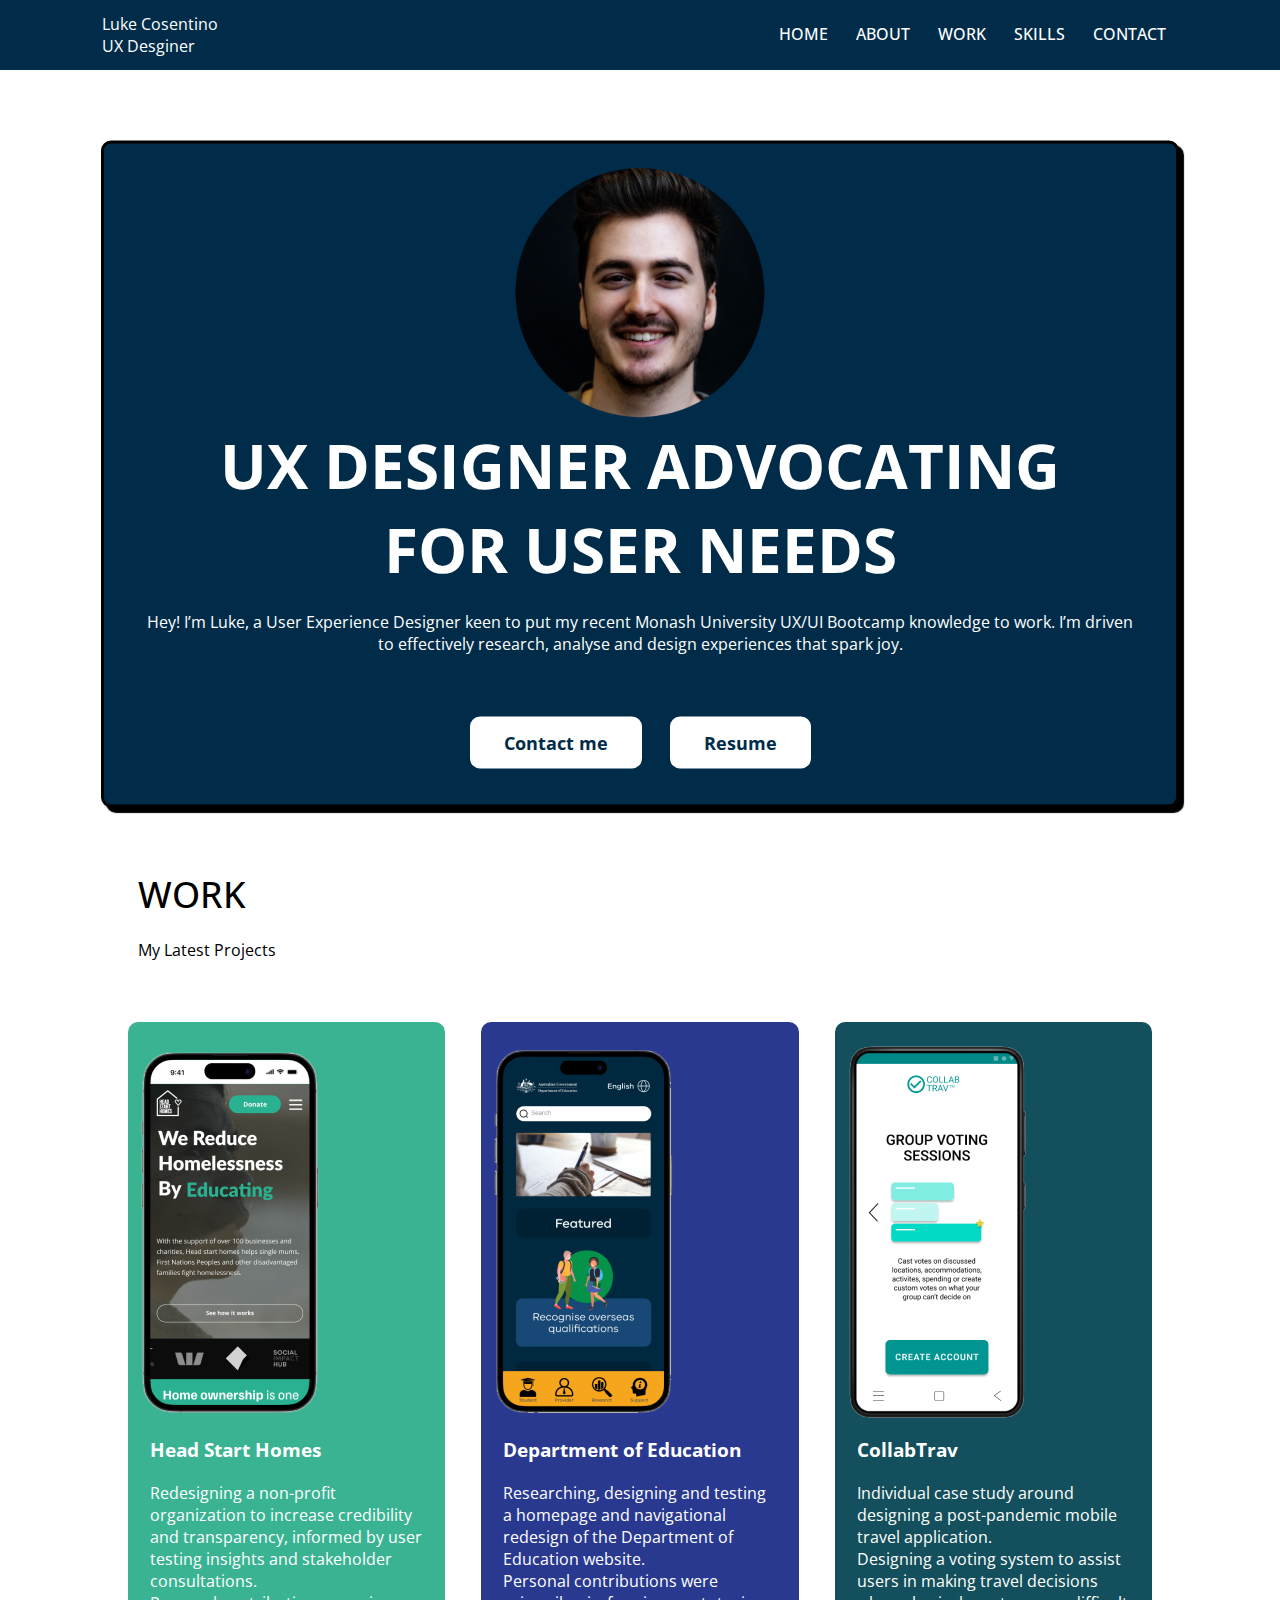
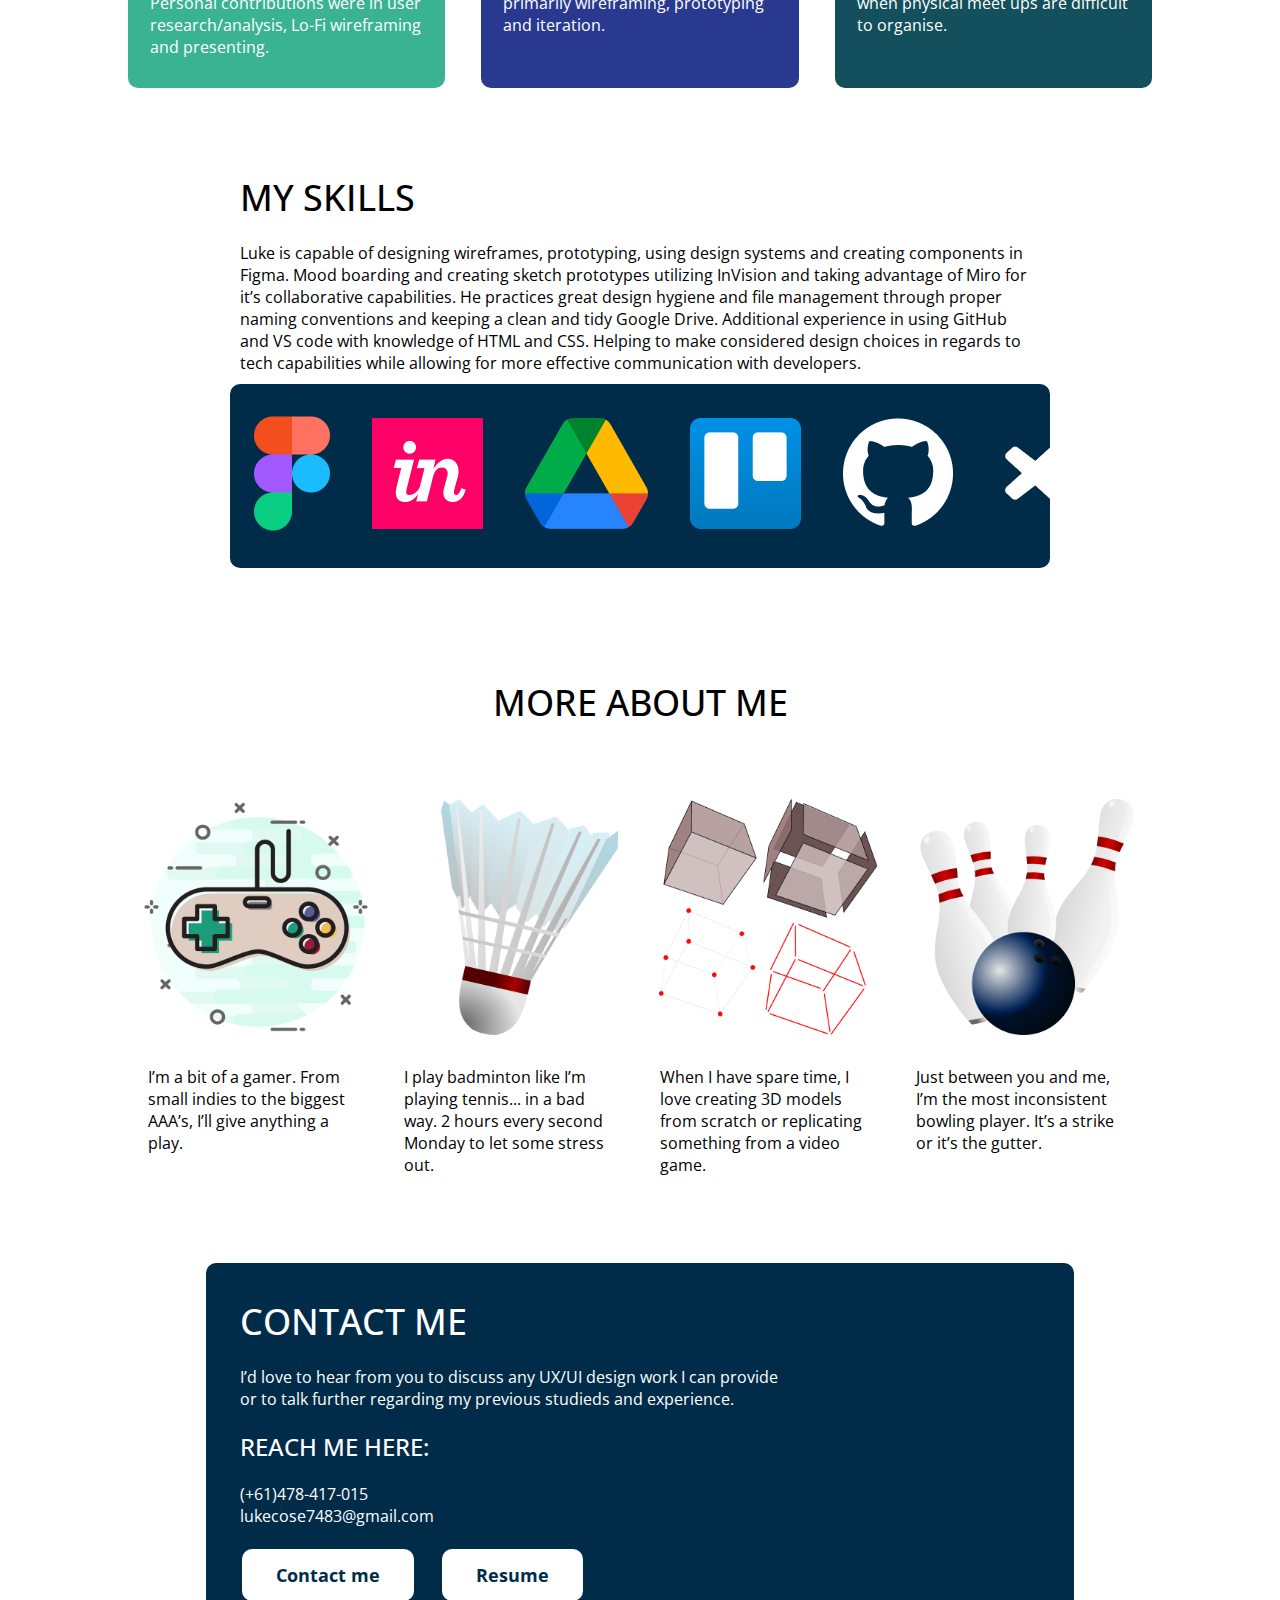
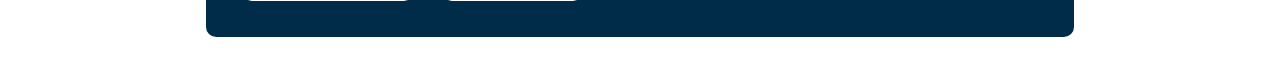
==== index.html @ 078acf3d "Redone-Portfolio" ====
<!DOCTYPE html>
<html>
<head>

    <meta name="viewport" content="with=device-width, initial-scale=1.0">
    <title>Luke Cosentino's UX Portfolio</title>
    <link rel="stylesheet" href="style.css">
    <link rel="preconnect" href="https://fonts.googleapis.com">
<link rel="preconnect" href="https://fonts.gstatic.com" crossorigin>
<link href="https://fonts.googleapis.com/css2?family=Montserrat:wght@300;400;600;700&family=Open+Sans:wght@300;400;600;700&display=swap" rel="stylesheet">
<link rel="stylesheet" href="https://stackpath.bootstrapcdn.com/font-awesome/4.7.0/css/font-awesome.min.css">
</head>
<body>
    <section class="header">
        <nav>
            <a>Luke Cosentino<br>UX Desginer</a>
            <div class="nav-links" id="navLinks">
                <i class="fa fa-times" onclick="hideMenu()"></i>
                <ul>
                    <li><a href="">HOME</a></li>
                    <li><a href="">ABOUT</a></li>
                    <li><a href="">WORK</a></li>
                    <li><a href="">SKILLS</a></li>
                    <li><a href="">CONTACT</a></li>
                </ul>
            </div>
            <i class="fa fa-bars" onclick="showMenu()"></i>
        </nav>
    </section>

    <section class="heroSection">
        <div class="text-box">
            <img src="images/AboutMe.png"></a>
            <h1>UX DESIGNER ADVOCATING <br> FOR USER NEEDS</h1>
            <p>Hey! I’m Luke, a User Experience Designer keen to put my recent Monash University UX/UI Bootcamp knowledge to work. I’m driven to effectively research, analyse and design experiences that spark joy.</p>
            <a href="" class="hero-btn">Contact me</a>
            <a href="" class="hero-btn">Resume</a>
        </div>
    </section>
        
    <!-------Projects------>

    <section class="caseStudies">
        <h2>WORK</h2>
        <p>My Latest Projects</p>

        <div class="column">
            <div class="caseStudy-col1">
                <img src="images/HeadStartHomes-Mobile.png">
                <h3>Head Start Homes</h3>
                <p>Redesigning a non-profit organization to increase credibility and transparency, informed by user testing insights and stakeholder consultations.<br>Personal contributions were in user research/analysis, Lo-Fi wireframing and presenting.</p>
            </div>
            <div class="caseStudy-col2">
                <img src="images/DepartmentOfEducation-Mobile.png">
                <h3>Department of Education</h3>
                <p>Researching, designing and testing a homepage and navigational redesign of the Department of Education website.<br>Personal contributions were primarily wireframing, prototyping and iteration.</p>
            </div>
            <div class="caseStudy-col3">
                <img src="images/CollabTrav-Mobile.png">
                <h3>CollabTrav</h3>
                <p>Individual case study around designing a post-pandemic mobile travel application.<br>Designing a voting system to assist users in making travel decisions when physical meet ups are difficult to organise.</p>
            </div>
        </div>
    </div>


        <section class="skills">
            <h2>MY SKILLS</h2>
            <p>Luke is capable of designing wireframes, prototyping, using design systems and creating components in Figma. Mood boarding and creating sketch prototypes utilizing InVision and taking advantage of Miro for it’s collaborative capabilities. He practices great design hygiene and file management through proper naming conventions and keeping a clean and tidy Google Drive. Additional experience in using GitHub and VS code with knowledge of HTML and CSS. Helping to make considered design choices in regards to tech capabilities while allowing for more effective communication with developers.</p>
            <div class="skills-row">
                <div class="skills-col">
                    <img src="images/SkillsLogos.png">
                </div>

            </div>

        </section>

        <section class="liked-things">
            <h2>MORE ABOUT ME</h2>

            <div class="row">
                <div class="liked-things-col">
                    <img src="images/Gaming.png">
                    <p>I’m a bit of a gamer. From small indies to the biggest AAA’s, I’ll give anything a play.</p>
                </div>

                <div class="liked-things-col">
                    <img src="images/Badminton.png">
                    <p>I play badminton like I’m playing tennis... in a bad way. 2 hours every second Monday to let some stress out.</p>
                </div>

                <div class="liked-things-col">
                    <img src="images/3D-Modeling.png">
                    <p>When I have spare time, I love creating 3D models from scratch or replicating something from a video game.</p>
                </div>

                <div class="liked-things-col">
                    <img src="images/Bowling.png">
                    <p>Just between you and me, I’m the most inconsistent bowling player. It’s a strike or it’s the gutter.</p>
                </div>

            </div>


        </section>

        <section>
            <div class="contact-me">
                <h2>CONTACT ME</h2>
                <p>I’d love to hear from you to discuss any UX/UI design work I can provide <br> or to talk further regarding my previous studieds and experience.</p>
                <h1>REACH ME HERE:</h1>
                <p>(+61)478-417-015 <br> lukecose7483@gmail.com</p>
                <a href="" class="hero-btn">Contact me</a>
                <a href="" class="hero-btn">Resume</a>
            </div>

        </section>
        
        <section class="footer">
            <div class="nav-links" id="navLinks">
                <ul>
                    <li><a href="">HOME</a></li>
                    <li><a href="">ABOUT</a></li>
                    <li><a href="">WORK</a></li>
                    <li><a href="">SKILLS</a></li>
                    <li><a href="">CONTACT</a></li>
                </ul>

        </section>

    </section>

    <!-------JavaScript for Toggle Menu------>
    <script>

        var navLinks = document.getElementById("navLinks");

        function showMenu(){
            navLinks.style.right = "0";
        }

        function hideMenu(){
            navLinks.style.right = "-200px";
        }

    </script>


</body>
</html>

<script src="https://ajax.googleapis.com/ajax/libs/jquery/3.6.1/jquery.min.js"></script>
    <script src="index.js"></script>
---- style.css ----
*{
    margin: 0;
    padding: 0;
    font-family: 'Montserrat', sans-serif;
    font-family: 'Open Sans', sans-serif;
}

.header {
    min-height: 20vh;
    width: 100%;
    background-color: white;
    position: sticky;
    background-position: center;
    background-size: cover;
}

.header a {
    color: white;
    font-weight: 400;
}

nav {
    background-color: #002C4A;
    display: flex;
    padding: 1% 8%;
    justify-content: space-between;
    align-items: center;
}

nav img {
    align-items: center;
    width: 50px;
    padding: 0;
}

.nav-links {
    flex: 1;
    text-align: right;
}

.nav-links ul li {
    list-style: none;
    display: inline-block;
    padding: 8px 12px;
    position: relative;
}

.nav-links ul li a {
    color: white;
    text-decoration: none;
    font-size: 16px;
    font-weight: 500;
}

.nav-links ul li a:hover {
    color: white;
    text-decoration: none;
    font-size: 16px;
}

.nav-links ul li::after {
    content: '';
    width: 0%;
    height: 2px;
    background: white;
    display: block;
    margin: auto;
    transition: 0.2s;
}

.nav-links ul li:hover::after {
    width: 100%;
    font-weight: bold;
}

.heroSection {
    width: 80%; margin-top: 20px;
    margin: 330px;
    text-align: left;
    padding-top: 10px;
    justify-content: center;
    align-items: center;
    display: flex;
}

.text-box {
    box-shadow: 5px 5px 1px rgba(0, 0, 0, 1);
    border: 3px solid black;
    border-radius: 10px;
    background-color: #002C4A;
    border-radius: 10px;
    width: 80%;
    color: white;
    position: absolute;
    top: 50%;
    left: 50%;
    transform: translate(-50%, -50%);
    text-align: center;
    padding: 24px;
    margin-top: 24px;
}

.text-box h1 {
    font-size: 62px;
}

.text-box p {
    margin: 10px 0 40px;
    font-size: 16px;
}

.text-box img {
    align-items: center;
    width: 250px;
}

.hero-btn {
    margin: 12px;
    display: inline-block;
    text-decoration: none;
    border-radius: 10px;
    padding: 12px 32px;
    font-size: 18px;
    border: 2px solid white;
    background: white;
    color:#002C4A;
    font-weight: bold;
    position: relative;
    cursor: pointer;
    transition: 0.4s ease;
}

.hero-btn:hover {
    box-shadow: 5px 5px .2px rgba(0, 0, 0, 1);
    transform: scale(1.1);
    border: 2px solid black;
    border-radius: 10px;
    background: white;
    color:#002C4A;
    font-weight: bold;
    transition: 0.4s ease;
}

nav .fa {
    display: none;
}

@media(max-width: 700px) {
    .text-box h1 {
        font-size: 36px;
    }
    .nav-links ul li {
        display: block;
    }
    .nav-links {
        position: absolute;
        background:#002C4A;
        height: 100vh;
        width: 200px;
        top: 0;
        right: -200px;
        text-align: left;
        z-index: 2;
        transition: 1s;

        }
        nav .fa {
            display: block;
            color: white;
            margin: 10px;
            font-size: 16px;
            cursor: pointer;
        }

        .nav-links ul {
            padding: 30px;

        }
}

/*-----caseStudies-----*/
.caseStudies {
    width: 80%;
    margin: auto;
    text-align: left;
    padding-top: 10px;   
}

h2 {
    font-size: 36px;
    font-weight: 500;
    padding: 10px;
}

h3 {
    padding: 10px;
}

p {
    font-size: 16px;
    line-height: 22px;
    padding: 10px;
}

.column {
    margin-top: 5%;
    display: flex;
    justify-content: space-between;
}

.row {
    margin-top: 5%;
    display: flex;
    justify-content: space-between;
}

.caseStudy-col1{
    color: white;
    text-align: left;
    flex-basis: 31%;
    background: #3AB393;
    border-radius: 10px;
    margin-bottom: 5%;
    padding: 20px 12px;
    box-sizing: border-box;
    transition: 0.5s;
}

.caseStudy-col2{
    color: white;
    flex-basis: 31%;
    background: #2A3990;
    border-radius: 10px;
    margin-bottom: 5%;
    padding: 20px 12px;
    box-sizing: border-box;
    transition: 0.5s;
}
.caseStudy-col3{
    color: white;
    flex-basis: 31%;
    background: #134F5C;
    border-radius: 10px;
    margin-bottom: 5%;
    padding: 20px 12px;
    box-sizing: border-box;
    transition: 0.5s;
}

.caseStudy-col1:hover{
    box-shadow: 0 0 20px 0px rgba(0, 0, 0, 0.5);
}

.caseStudy-col2:hover{
    box-shadow: 0 0 20px 0px rgba(0, 0, 0, 0.5);
}

.caseStudy-col3:hover{
    box-shadow: 0 0 20px 0px rgba(0, 0, 0, 0.5);
}

@media(max-width: 860px){
    .row{
        flex-direction: column;
    }
}

/*-------- skills -------*/

.skills {
    align-items: center;
    width: 80%;
    margin: auto;
    text-align: left;
    padding: 24px;
    padding-bottom: 100px;
}

.skills-row {
    background-color: #002C4A;
    padding: 24px;
    border-radius: 10px;
}

/*------- contact -------*/

.contact-me {
    width: 80%;
    padding: 24px;
    align-items: center;
    justify-content: center;
    text-align: left;
    margin: auto;
    background-color: #002C4A;
    border-radius: 10px;
    color: white;
}

.contact-me h1 {
    font-size: 24px;
    font-weight: 500;
    padding: 10px;
}

.liked-things h2 {
    text-align: center;
}

.liked-things-col {
    flex-basis: 31%;
    padding: 10px;
    margin-bottom: 5%;
    text-align: left;
}

.liked-things-col img {
    width: 100%;
}

.liked-things-col p {
    margin-top: 16px;
    margin-bottom: 16px;
    text-align: left;
}
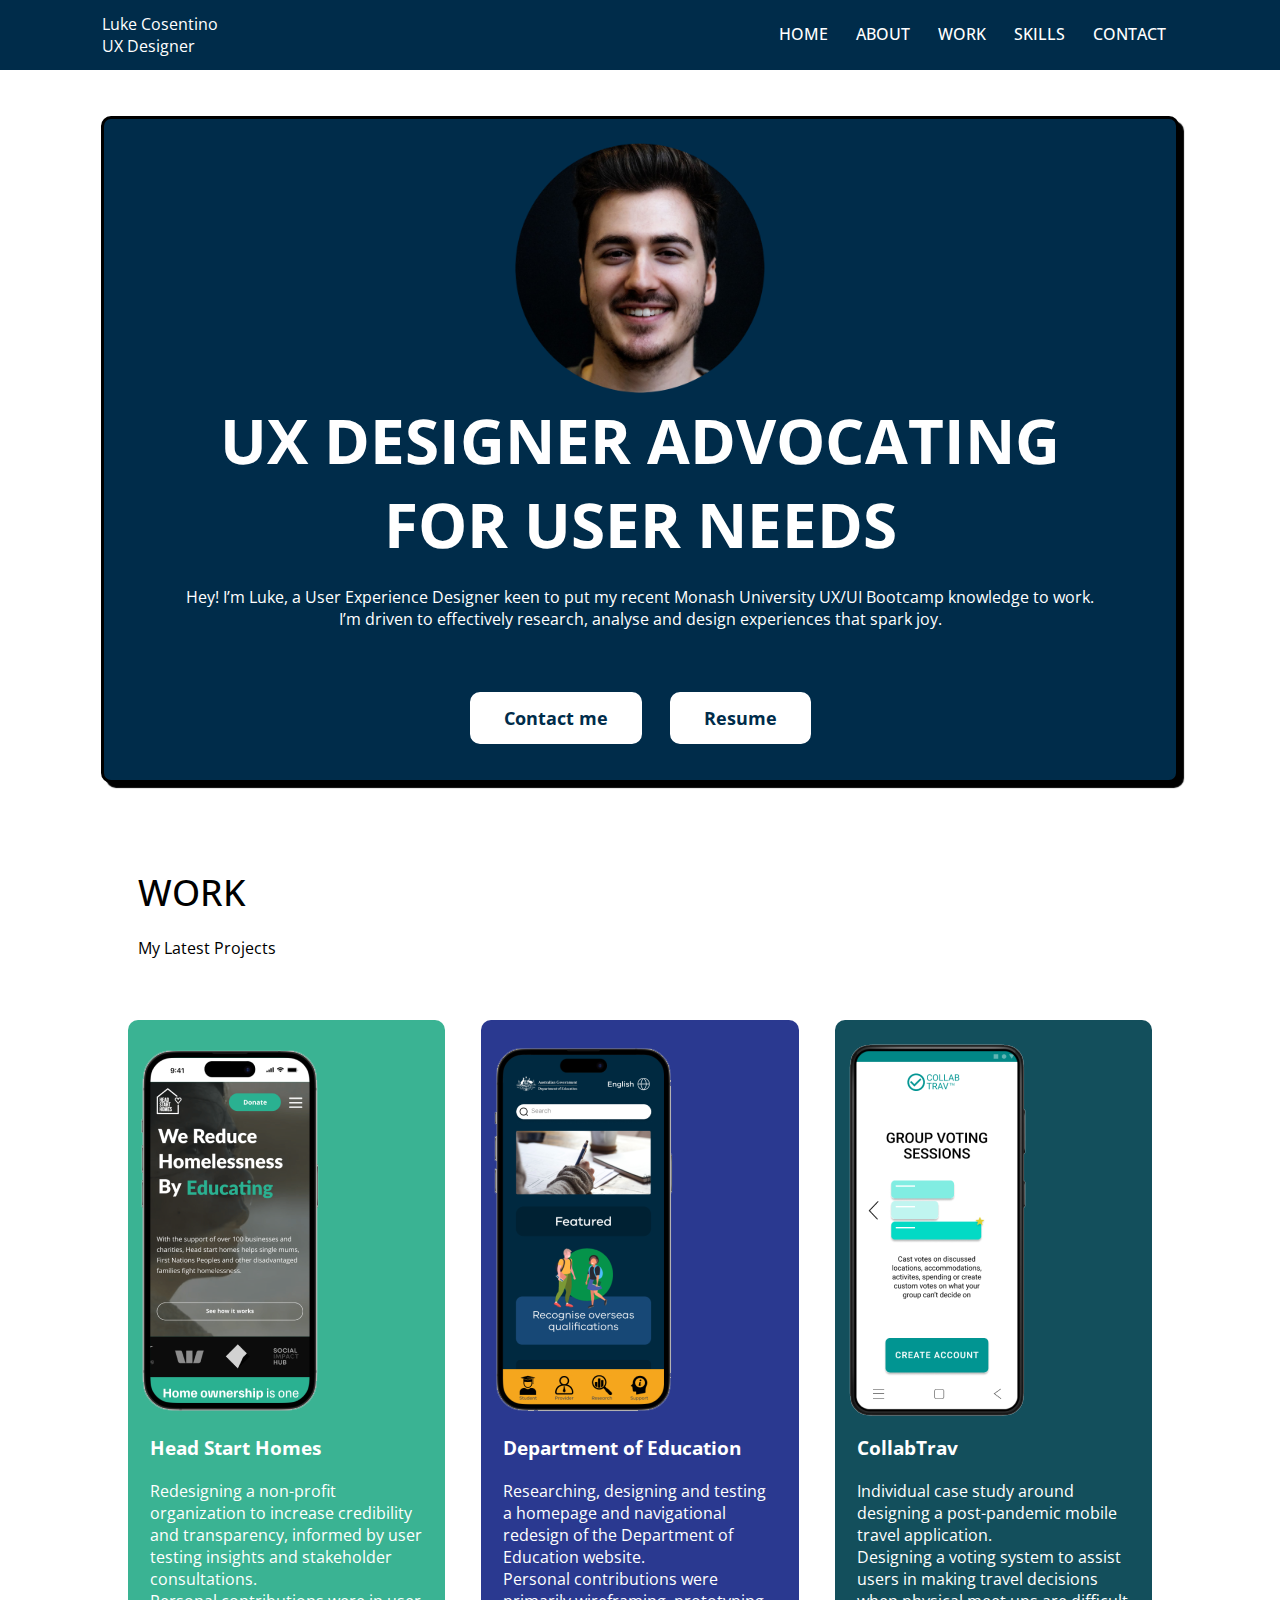
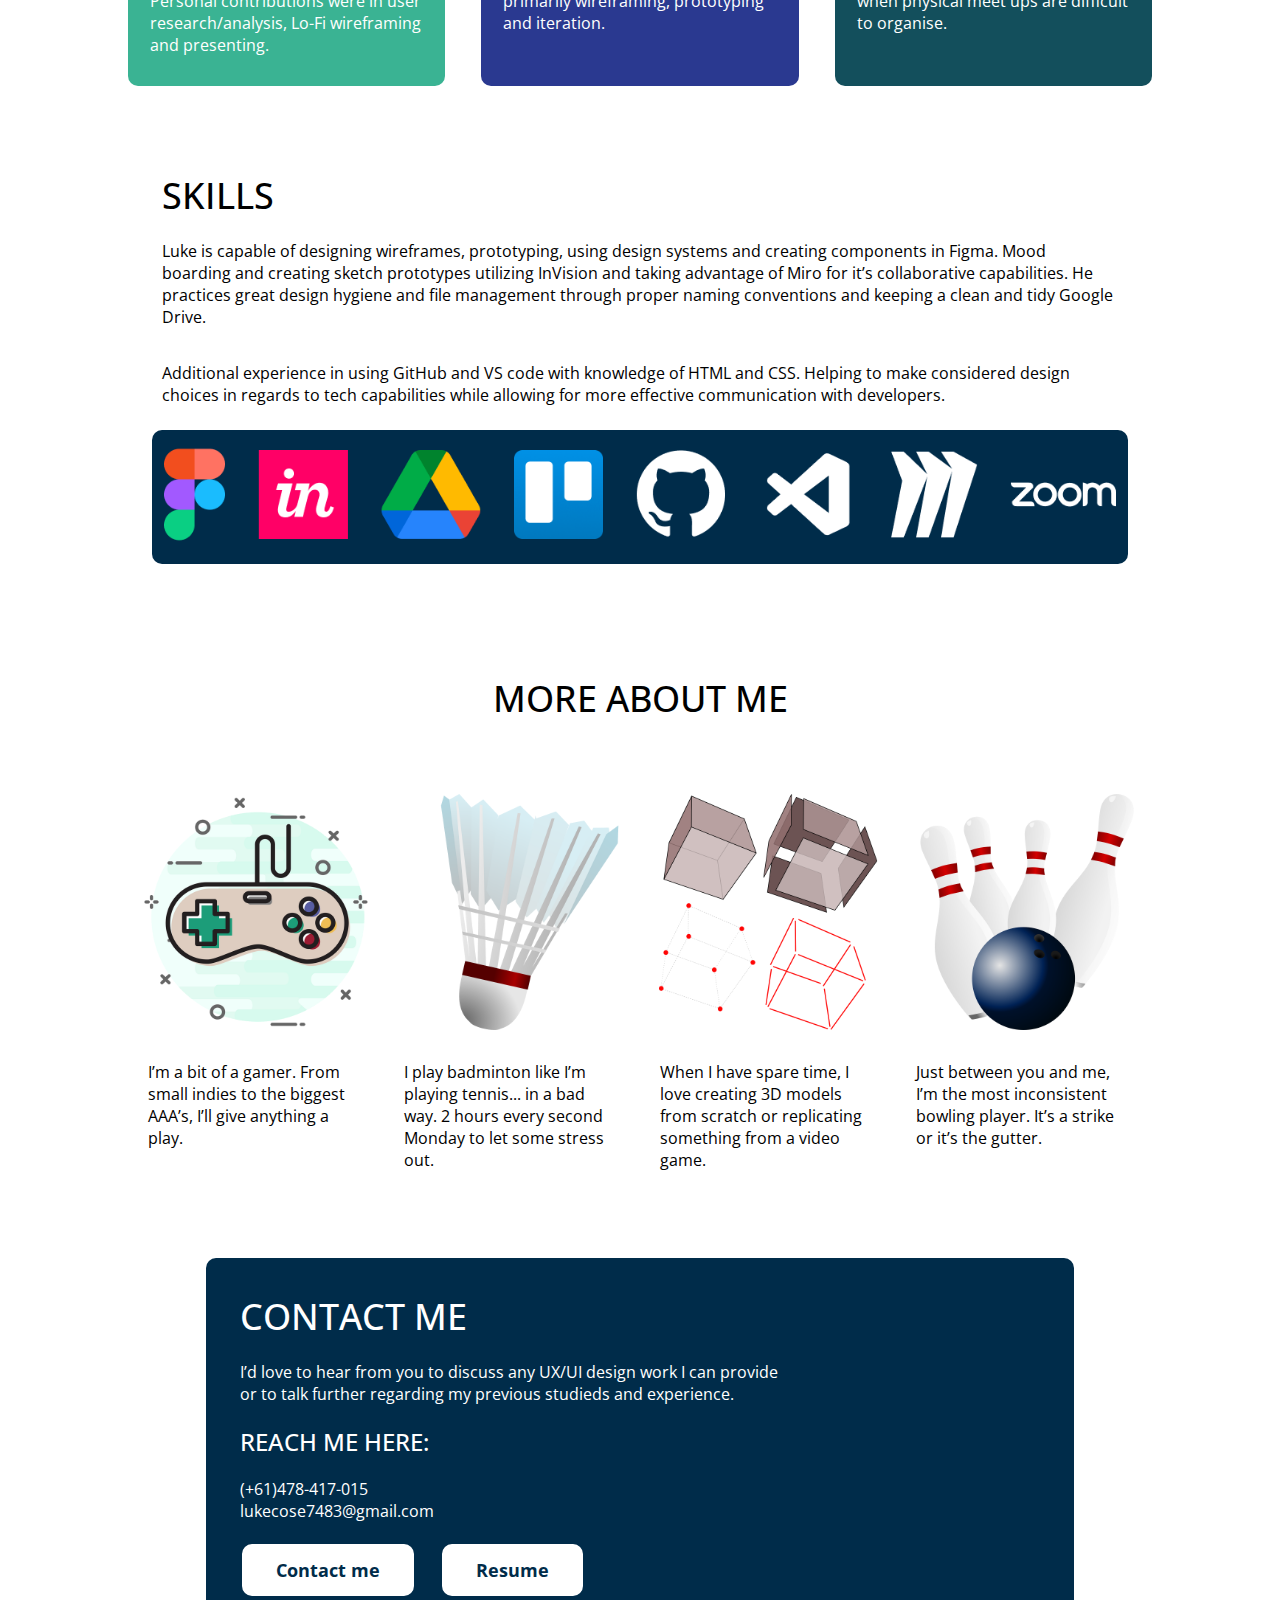
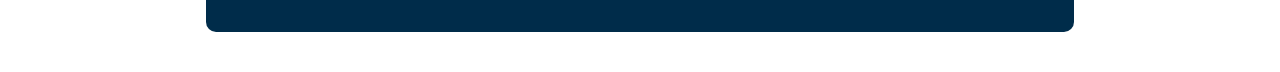
==== commit 91df6d3f: "UpdateToPortfolio" ====
--- a/index.html
+++ b/index.html
@@ -13,7 +13,7 @@
 <body>
     <section class="header">
         <nav>
-            <a>Luke Cosentino<br>UX Desginer</a>
+            <a>Luke Cosentino<br>UX Designer</a>
             <div class="nav-links" id="navLinks">
                 <i class="fa fa-times" onclick="hideMenu()"></i>
                 <ul>
@@ -32,7 +32,7 @@
         <div class="text-box">
             <img src="images/AboutMe.png"></a>
             <h1>UX DESIGNER ADVOCATING <br> FOR USER NEEDS</h1>
-            <p>Hey! I’m Luke, a User Experience Designer keen to put my recent Monash University UX/UI Bootcamp knowledge to work. I’m driven to effectively research, analyse and design experiences that spark joy.</p>
+            <p>Hey! I’m Luke, a User Experience Designer keen to put my recent Monash University UX/UI Bootcamp knowledge to work. <br> I’m driven to effectively research, analyse and design experiences that spark joy.</p>
             <a href="" class="hero-btn">Contact me</a>
             <a href="" class="hero-btn">Resume</a>
         </div>
@@ -65,8 +65,9 @@
 
 
         <section class="skills">
-            <h2>MY SKILLS</h2>
-            <p>Luke is capable of designing wireframes, prototyping, using design systems and creating components in Figma. Mood boarding and creating sketch prototypes utilizing InVision and taking advantage of Miro for it’s collaborative capabilities. He practices great design hygiene and file management through proper naming conventions and keeping a clean and tidy Google Drive. Additional experience in using GitHub and VS code with knowledge of HTML and CSS. Helping to make considered design choices in regards to tech capabilities while allowing for more effective communication with developers.</p>
+            <h2>SKILLS</h2>
+            <p>Luke is capable of designing wireframes, prototyping, using design systems and creating components in Figma. Mood boarding and creating sketch prototypes utilizing InVision and taking advantage of Miro for it’s collaborative capabilities. He practices great design hygiene and file management through proper naming conventions and keeping a clean and tidy Google Drive.</p>
+            <p>Additional experience in using GitHub and VS code with knowledge of HTML and CSS. Helping to make considered design choices in regards to tech capabilities while allowing for more effective communication with developers.</p>
             <div class="skills-row">
                 <div class="skills-col">
                     <img src="images/SkillsLogos.png">
--- a/style.css
+++ b/style.css
@@ -5,8 +5,12 @@
     font-family: 'Open Sans', sans-serif;
 }
 
+html, body {
+    max-width: 100%;
+    overflow-x: hidden;
+}
+
 .header {
-    min-height: 20vh;
     width: 100%;
     background-color: white;
     position: sticky;
@@ -74,30 +78,27 @@
 }
 
 .heroSection {
-    width: 80%; margin-top: 20px;
-    margin: 330px;
+    display: flex;
+    width: 100%;
+    align-items: center;
+    justify-content: center;
+    margin: auto;
     text-align: left;
     padding-top: 10px;
-    justify-content: center;
-    align-items: center;
-    display: flex;
 }
 
 .text-box {
+    width: 80%;
     box-shadow: 5px 5px 1px rgba(0, 0, 0, 1);
     border: 3px solid black;
     border-radius: 10px;
     background-color: #002C4A;
     border-radius: 10px;
-    width: 80%;
-    color: white;
-    position: absolute;
-    top: 50%;
-    left: 50%;
-    transform: translate(-50%, -50%);
+    color: white;
     text-align: center;
     padding: 24px;
-    margin-top: 24px;
+    margin-top: 36px;
+    
 }
 
 .text-box h1 {
@@ -143,11 +144,12 @@
 
 nav .fa {
     display: none;
+
 }
 
 @media(max-width: 700px) {
     .text-box h1 {
-        font-size: 36px;
+        font-size: 42px;
     }
     .nav-links ul li {
         display: block;
@@ -183,7 +185,7 @@
     width: 80%;
     margin: auto;
     text-align: left;
-    padding-top: 10px;   
+    padding-top: 75px;   
 }
 
 h2 {
@@ -259,9 +261,23 @@
     box-shadow: 0 0 20px 0px rgba(0, 0, 0, 0.5);
 }
 
-@media(max-width: 860px){
-    .row{
-        flex-direction: column;
+@media(max-width: 900px){
+    .column {
+      width: 100%;
+      display: block;
+      margin-bottom: 20px;
+    }
+}
+
+@media(max-width: 700px){
+    .row {
+      width: 100%;
+      display: block;
+      margin-bottom: 20px;
+    }
+
+    .liked-things-col img {
+        transform: scale(.7);
     }
 }
 
@@ -269,17 +285,24 @@
 
 .skills {
     align-items: center;
-    width: 80%;
     margin: auto;
     text-align: left;
     padding: 24px;
     padding-bottom: 100px;
 }
 
+.skills img {
+    width: 100%;
+}
+
 .skills-row {
     background-color: #002C4A;
-    padding: 24px;
-    border-radius: 10px;
+    padding: 12px;
+    border-radius: 10px;
+}
+
+.skills p {
+    padding-bottom: 24px;
 }
 
 /*------- contact -------*/
@@ -323,4 +346,3 @@
     text-align: left;
 }
 
-
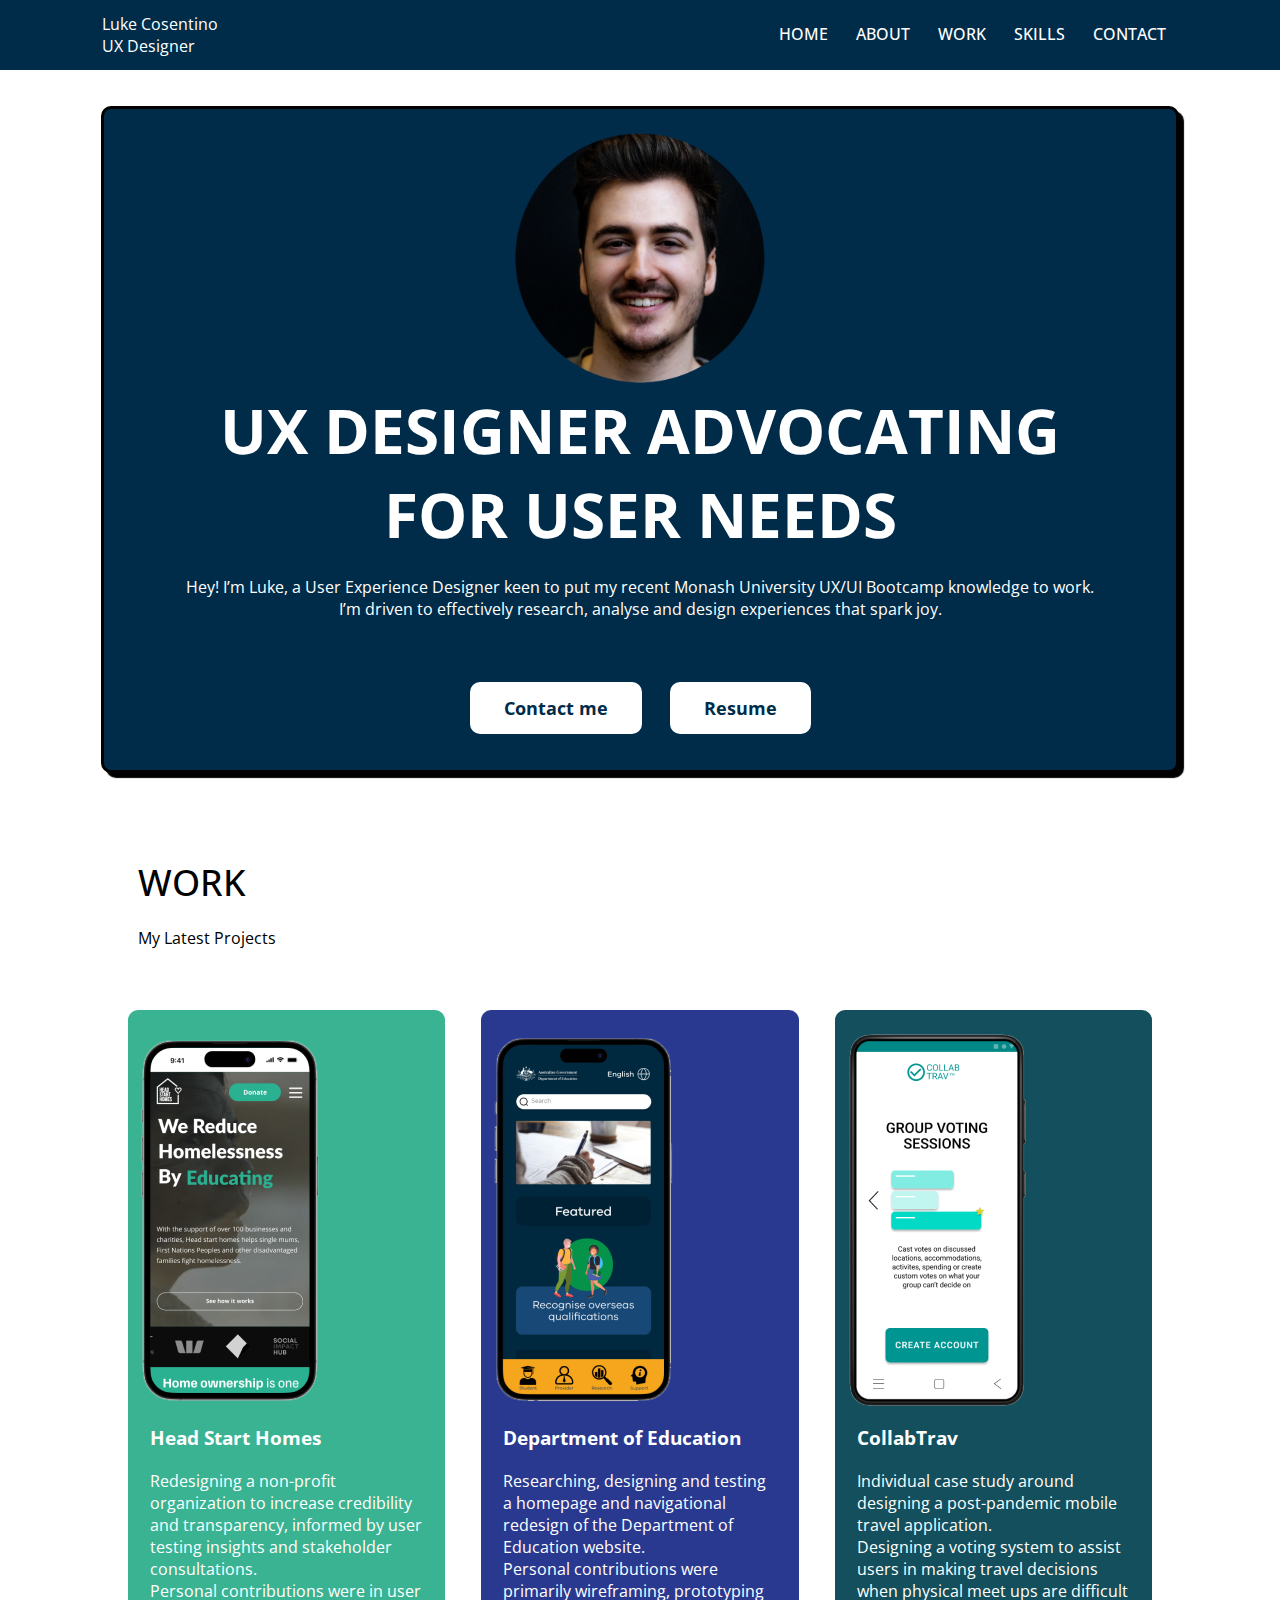
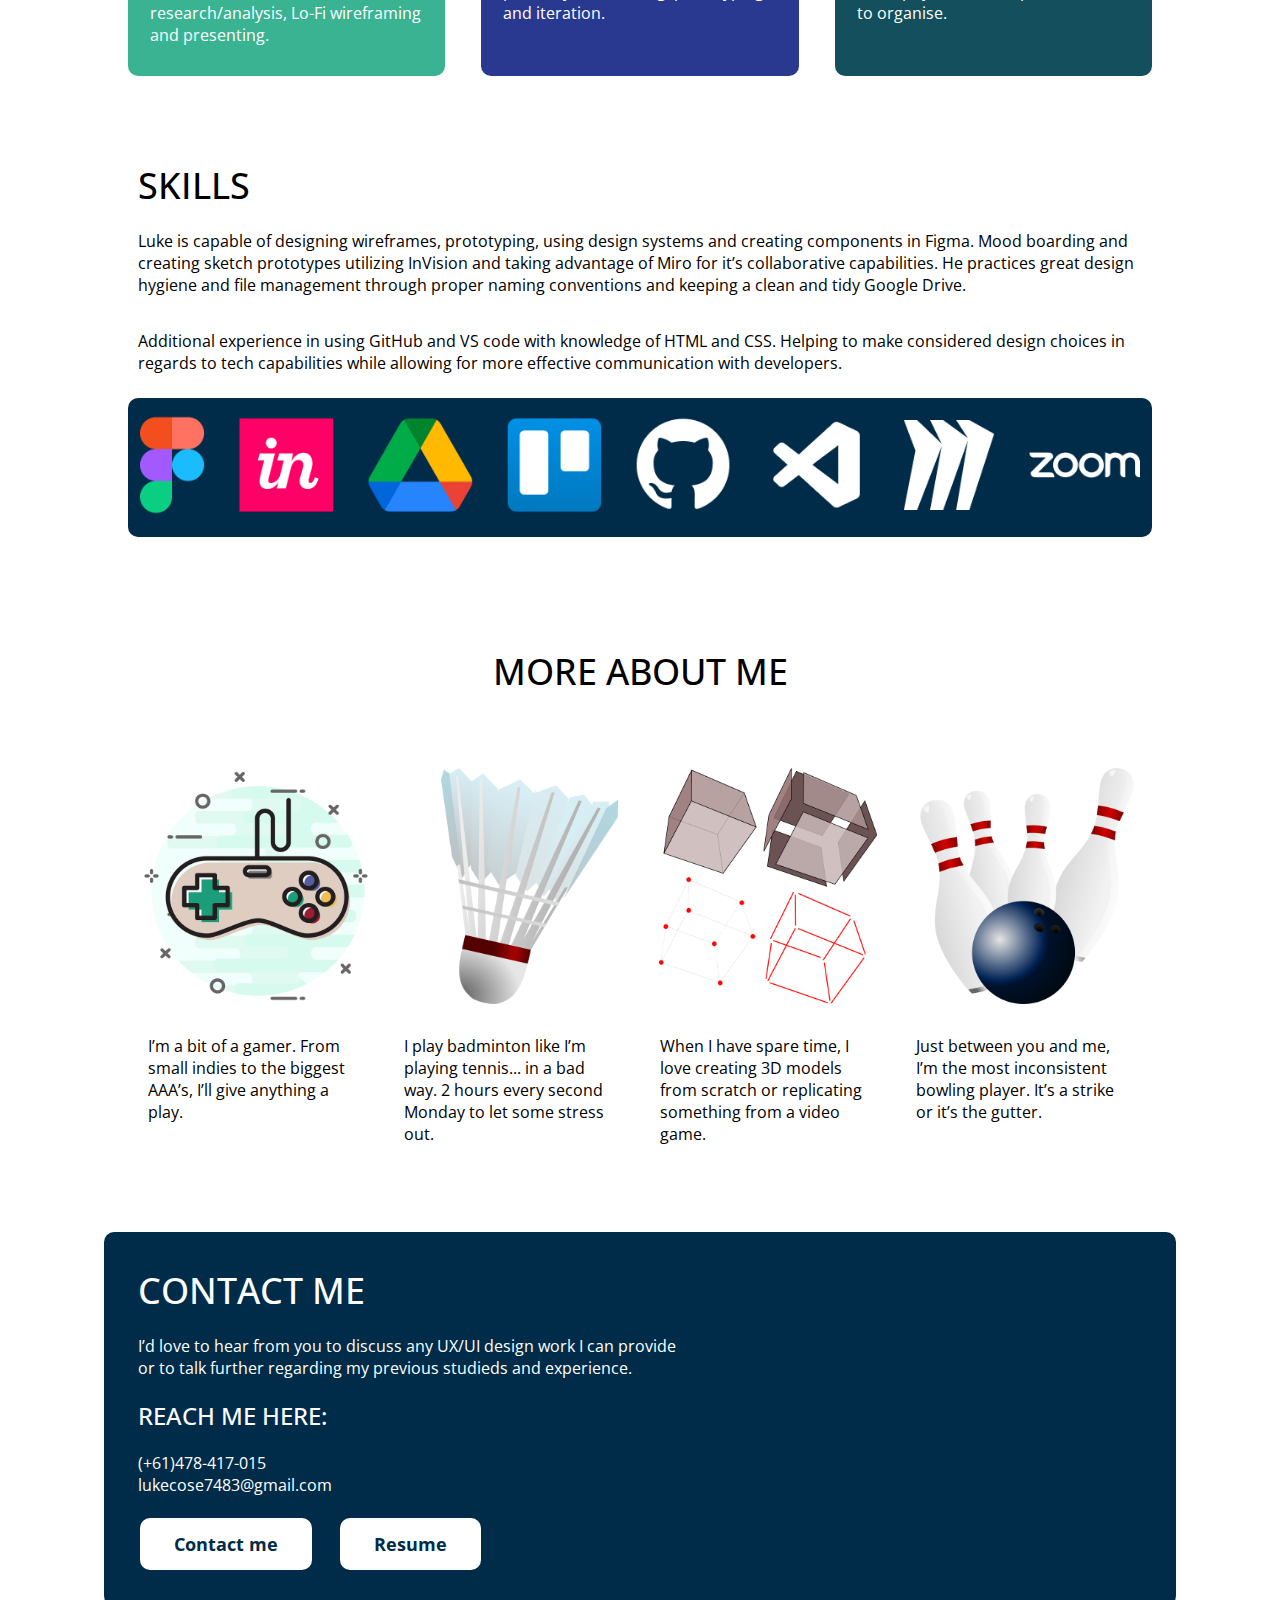
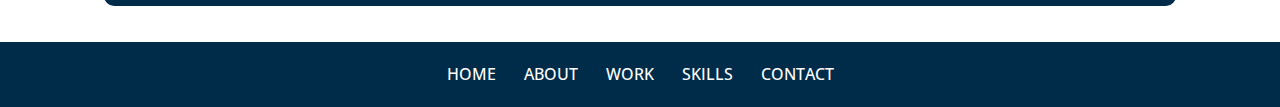
==== commit 594c1ee6: "Update to Footer" ====
--- a/index.html
+++ b/index.html
@@ -63,6 +63,7 @@
         </div>
     </div>
 
+    </section>
 
         <section class="skills">
             <h2>SKILLS</h2>
@@ -119,7 +120,7 @@
         </section>
         
         <section class="footer">
-            <div class="nav-links" id="navLinks">
+            <div class="footer-links">
                 <ul>
                     <li><a href="">HOME</a></li>
                     <li><a href="">ABOUT</a></li>
@@ -127,7 +128,7 @@
                     <li><a href="">SKILLS</a></li>
                     <li><a href="">CONTACT</a></li>
                 </ul>
-
+            </div>
         </section>
 
     </section>
--- a/style.css
+++ b/style.css
@@ -84,7 +84,7 @@
     justify-content: center;
     margin: auto;
     text-align: left;
-    padding-top: 10px;
+
 }
 
 .text-box {
@@ -284,6 +284,7 @@
 /*-------- skills -------*/
 
 .skills {
+    width: 80%;
     align-items: center;
     margin: auto;
     text-align: left;
@@ -336,6 +337,11 @@
     text-align: left;
 }
 
+.liked-things {
+   width: 80%;
+   margin: auto;
+}
+
 .liked-things-col img {
     width: 100%;
 }
@@ -346,3 +352,55 @@
     text-align: left;
 }
 
+.contact-me {
+    width: 80%;
+    margin-bottom: 36px;
+}
+
+.footer {
+    background-color: #002C4A;
+    display: flex;
+    padding: 1% 8%;
+    justify-content: space-between;
+    align-items: center;
+}
+
+.footer-links {
+    flex: 1;
+    text-align: center;
+}
+
+.footer ul li a {
+    color: white;
+    text-decoration: none;
+    font-size: 16px;
+    font-weight: 500;
+}
+
+.footer ul li {
+    list-style: none;
+    display: inline-block;
+    padding: 8px 12px;
+    position: relative;
+}
+
+.footer-links ul li a:hover {
+    color: white;
+    text-decoration: none;
+    font-size: 16px;
+}
+
+.footer-links ul li::after {
+    content: '';
+    width: 0%;
+    height: 2px;
+    background: white;
+    display: block;
+    margin: auto;
+    transition: 0.2s;
+}
+
+.footer-links ul li:hover::after {
+    width: 100%;
+    font-weight: bold;
+}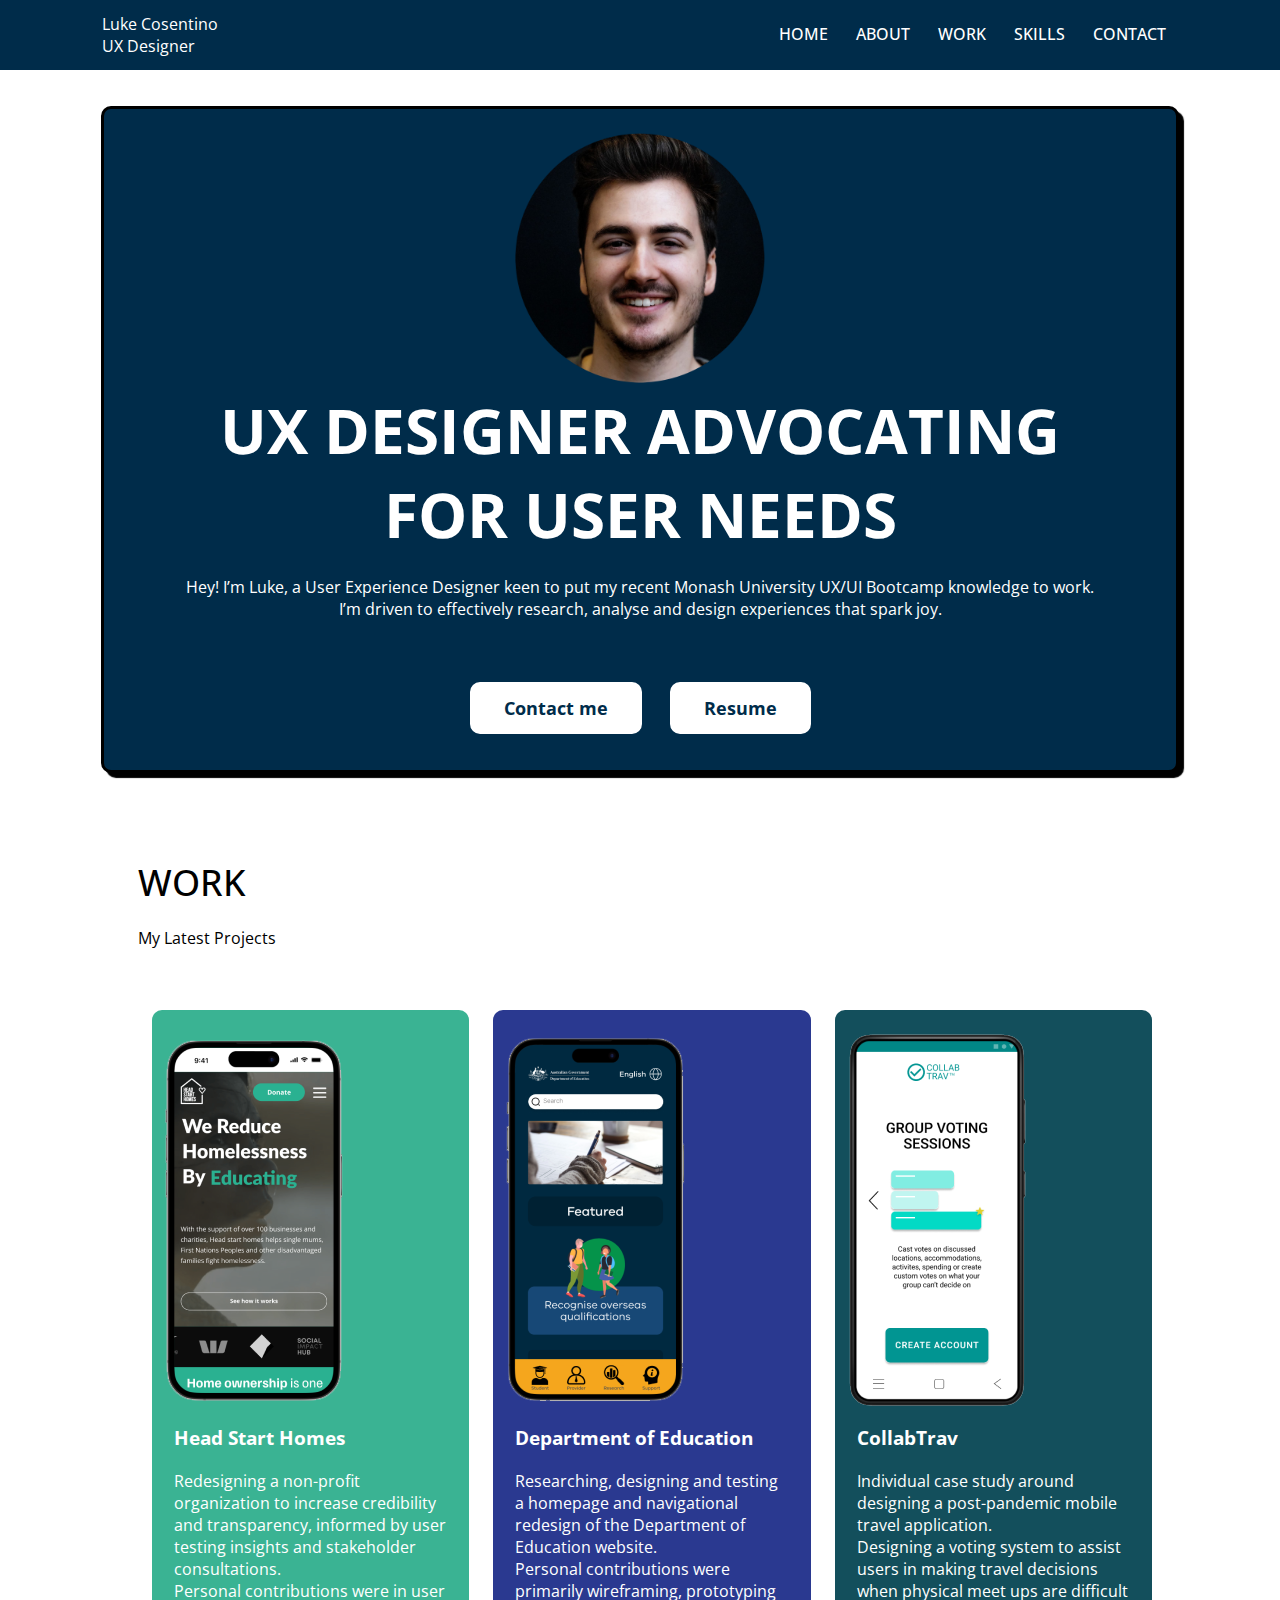
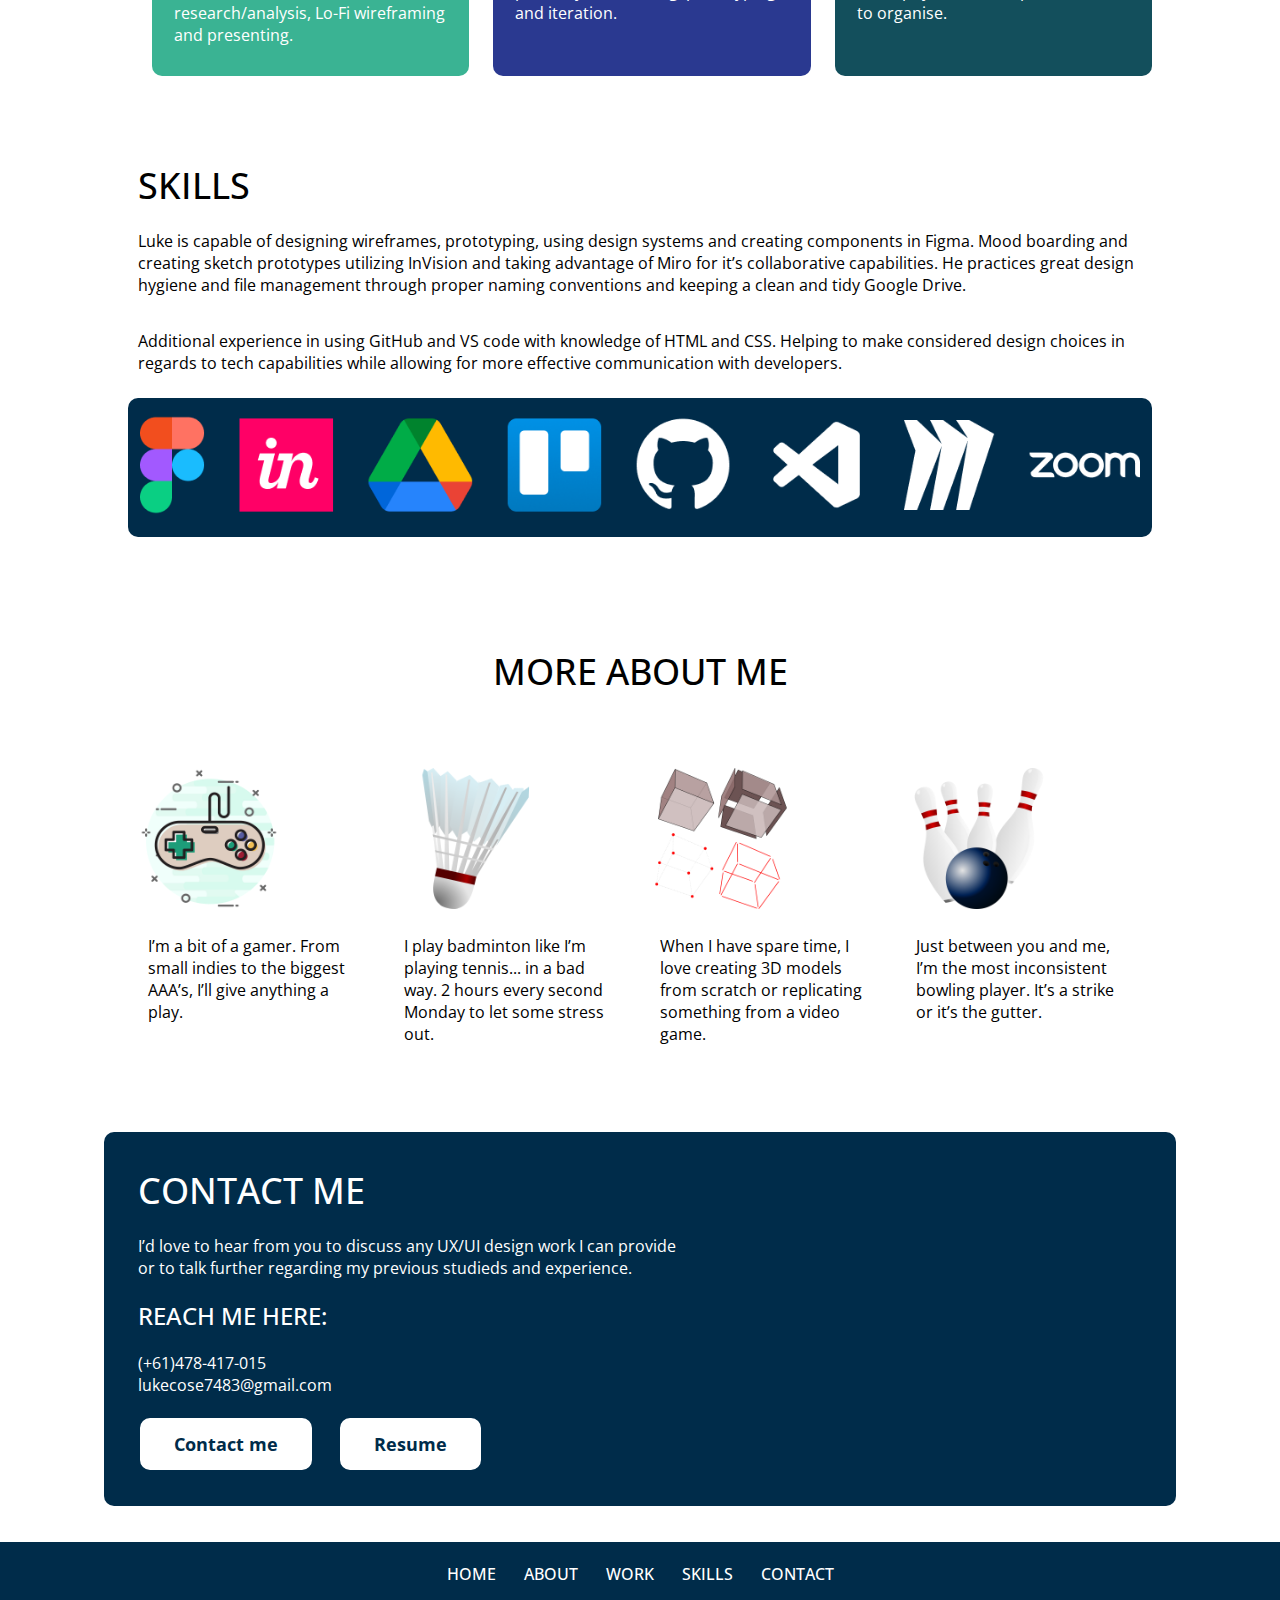
==== commit 2254dfb9: "Added Head Start Homes page" ====
--- a/index.html
+++ b/index.html
@@ -19,9 +19,9 @@
                 <ul>
                     <li><a href="">HOME</a></li>
                     <li><a href="">ABOUT</a></li>
-                    <li><a href="">WORK</a></li>
-                    <li><a href="">SKILLS</a></li>
-                    <li><a href="">CONTACT</a></li>
+                    <li><a href="#work">WORK</a></li>
+                    <li><a href="#skills">SKILLS</a></li>
+                    <li><a href="#contact">CONTACT</a></li>
                 </ul>
             </div>
             <i class="fa fa-bars" onclick="showMenu()"></i>
@@ -33,23 +33,25 @@
             <img src="images/AboutMe.png"></a>
             <h1>UX DESIGNER ADVOCATING <br> FOR USER NEEDS</h1>
             <p>Hey! I’m Luke, a User Experience Designer keen to put my recent Monash University UX/UI Bootcamp knowledge to work. <br> I’m driven to effectively research, analyse and design experiences that spark joy.</p>
-            <a href="" class="hero-btn">Contact me</a>
-            <a href="" class="hero-btn">Resume</a>
+            <a href="#contact" class="hero-btn">Contact me</a>
+            <a href="#contact" class="hero-btn">Resume</a>
         </div>
     </section>
         
     <!-------Projects------>
 
     <section class="caseStudies">
+        <a id="work"></a>
         <h2>WORK</h2>
         <p>My Latest Projects</p>
 
         <div class="column">
+        <a href="projects.html"><link>
             <div class="caseStudy-col1">
                 <img src="images/HeadStartHomes-Mobile.png">
                 <h3>Head Start Homes</h3>
                 <p>Redesigning a non-profit organization to increase credibility and transparency, informed by user testing insights and stakeholder consultations.<br>Personal contributions were in user research/analysis, Lo-Fi wireframing and presenting.</p>
-            </div>
+            </a></div>
             <div class="caseStudy-col2">
                 <img src="images/DepartmentOfEducation-Mobile.png">
                 <h3>Department of Education</h3>
@@ -66,6 +68,7 @@
     </section>
 
         <section class="skills">
+            <a id="skills"></a>
             <h2>SKILLS</h2>
             <p>Luke is capable of designing wireframes, prototyping, using design systems and creating components in Figma. Mood boarding and creating sketch prototypes utilizing InVision and taking advantage of Miro for it’s collaborative capabilities. He practices great design hygiene and file management through proper naming conventions and keeping a clean and tidy Google Drive.</p>
             <p>Additional experience in using GitHub and VS code with knowledge of HTML and CSS. Helping to make considered design choices in regards to tech capabilities while allowing for more effective communication with developers.</p>
@@ -109,12 +112,13 @@
 
         <section>
             <div class="contact-me">
+                <a id="contact"></a>
                 <h2>CONTACT ME</h2>
                 <p>I’d love to hear from you to discuss any UX/UI design work I can provide <br> or to talk further regarding my previous studieds and experience.</p>
                 <h1>REACH ME HERE:</h1>
                 <p>(+61)478-417-015 <br> lukecose7483@gmail.com</p>
-                <a href="" class="hero-btn">Contact me</a>
-                <a href="" class="hero-btn">Resume</a>
+                <a href="#contact" class="hero-btn">Contact me</a>
+                <a href="#contact" class="hero-btn">Resume</a>
             </div>
 
         </section>
--- a/style.css
+++ b/style.css
@@ -204,6 +204,11 @@
     padding: 10px;
 }
 
+a {
+    text-decoration: none;
+    color: white
+}
+
 .column {
     margin-top: 5%;
     display: flex;
@@ -275,10 +280,6 @@
       display: block;
       margin-bottom: 20px;
     }
-
-    .liked-things-col img {
-        transform: scale(.7);
-    }
 }
 
 /*-------- skills -------*/
@@ -343,7 +344,10 @@
 }
 
 .liked-things-col img {
-    width: 100%;
+    display: flex;
+    width: 60%;
+    align-items: center;
+    justify-content: center;
 }
 
 .liked-things-col p {
@@ -403,4 +407,148 @@
 .footer-links ul li:hover::after {
     width: 100%;
     font-weight: bold;
-}+}
+
+/*----Head_Start_Homes_Page----*/
+.projectOverview {
+    width: 80%;
+    background-color: whitesmoke;
+    text-align: left;
+    flex-basis: 31%;
+    border-bottom-left-radius: 10px;
+    border-bottom-right-radius: 10px;
+    margin: auto;
+    margin-bottom: 100px;
+    padding: 24px 24px;
+    box-sizing: border-box;
+}
+
+.container {
+    display: flex;
+    align-items: center;
+    justify-content: center;
+}
+
+.projectOverview img {
+    display: flex;
+    margin: auto;
+    padding: 10px;
+    width: 300px;
+}
+
+.headline {
+    background-color: #287561;
+    width: 100%;
+    height: 30px;
+}
+
+.headline p {
+    display: flex;
+    justify-content: center;
+    
+}
+
+.HSH_header {
+    width: 80%;
+    border-radius: 10px;
+    background-color: #3AB393;
+    border-radius: 10px;
+    color: white;
+    text-align: center;
+    padding: 24px;
+    margin-top: 36px;
+}
+
+.HSH_header h1 {
+    font-size: 62px;
+}
+
+.HSH_header p {
+    margin: 10px 10px 40px;
+    font-size: 20px;
+    font-weight: 400;
+
+}
+
+.HSH_header img {
+    align-items: center;
+    border-radius: 20px;
+}
+
+.steps {
+    display: flex;
+    margin: auto;
+    padding: 24px;
+    width: 80%;
+}
+
+.steps img {
+    display: flex;
+    margin: auto;
+    padding: 24px;
+    width: 400px;
+}
+
+.case-study-heading {
+    text-align: center;
+}
+
+.CEO {
+    display: flex;
+    align-items: center;
+    justify-content: center;
+    text-align: center;
+    padding-left: 24px;
+}
+
+.CEO img {
+    display: flex;
+    margin: auto;
+    width: 150px;
+}
+
+.Define h1 {
+    display: flex;
+    margin: 10px 10px 10px;
+}
+
+.Develop h1 {
+    display: flex;
+    margin: 10px 10px 10px;
+}
+
+.Deliver h1 {
+    display: flex;
+    margin: 10px 10px 10px;
+}
+
+.del-img {
+    width: 200px !important;
+}
+
+.grid-container {
+    display: grid;
+    color: black;
+    align-items: center;
+    grid-template-columns: auto auto auto auto;
+    grid-template-rows: 1fr;
+    grid-gap: 10px;
+    padding: 10px;
+}
+
+.steps h1 {
+    text-align: center;
+    
+}
+
+@media(max-width: 1400px){
+    .grid-container {
+        width: 100%;
+        display: block;
+    }
+}
+
+
+
+  
+  
